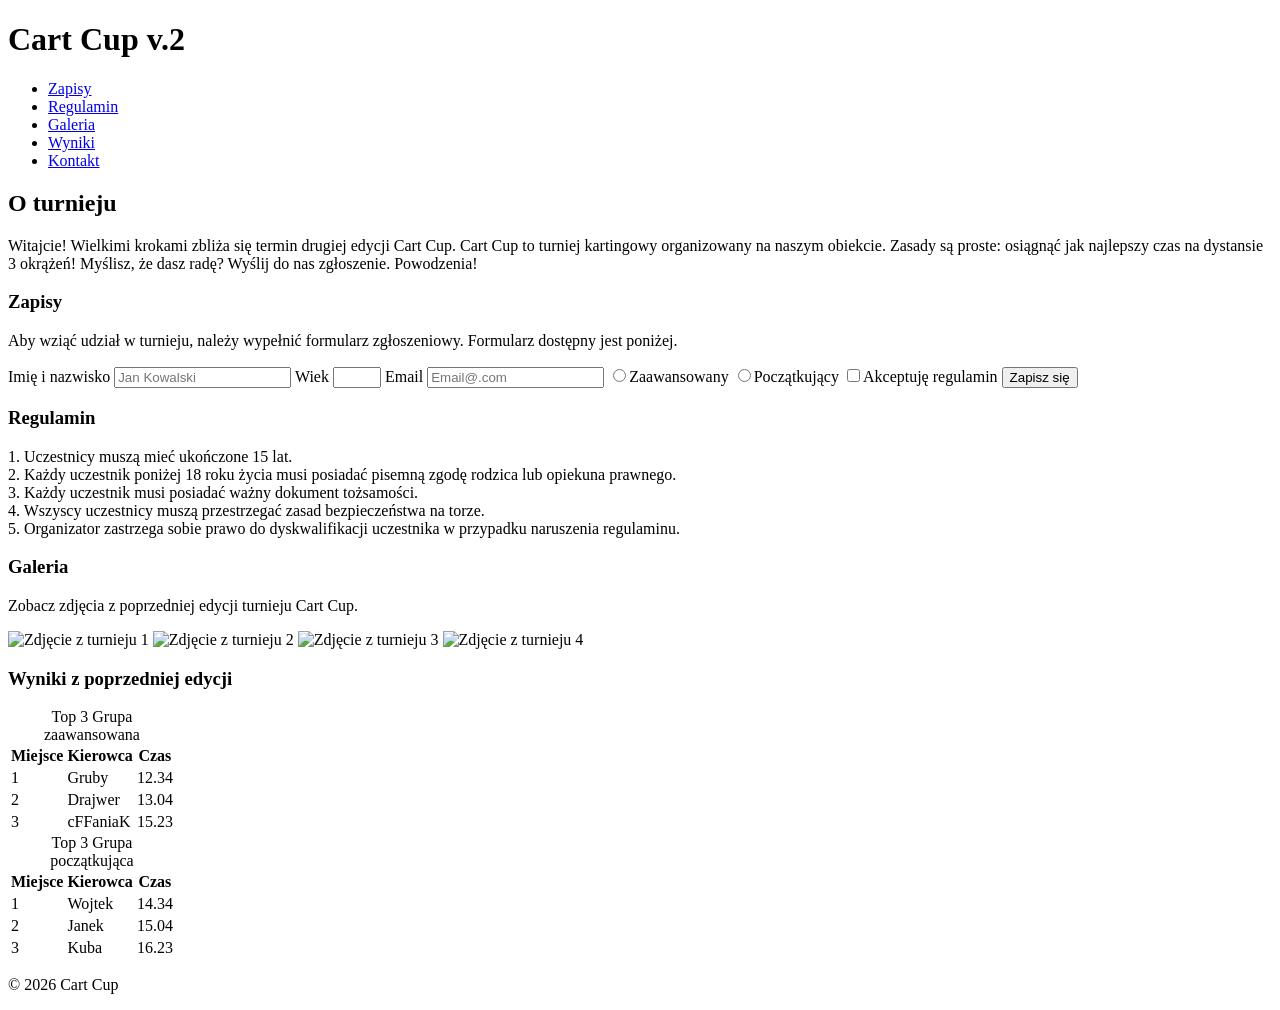
==== index.html @ e65e1397 "Rename index.html.html to index.html" ====
<!DOCTYPE html>
<html lang="pl">
<head>
    <meta charset="UTF-8">
    <meta name="viewport" content="width=device-width, initial-scale=1.0">
    <title>Cart Cup v.2 - turniej kartingowy</title>
</head>
<body>
    <header>
        <h1>Cart Cup v.2</h1>
        <nav>
            <ul>
                <li><a href="#zapisy">Zapisy</a></li>
                <li><a href="#regulamin">Regulamin</a></li>
                <li><a href="#galeria">Galeria</a></li>
                <li><a href="#wyniki">Wyniki</a></li>
                <li><a href="#kontakt">Kontakt</a></li>
            </ul>
        </nav>
    </header>

    <main>
        <section>
            <h2>O turnieju</h2>
            <p>
                Witajcie! Wielkimi krokami zbliża się termin drugiej edycji Cart Cup.
                Cart Cup to turniej kartingowy organizowany na naszym obiekcie.
                Zasady są proste: osiągnąć jak najlepszy czas na dystansie 3 okrążeń!
                Myślisz, że dasz radę? Wyślij do nas zgłoszenie. Powodzenia!
            </p>
        </section>
        <section id="zapisy">
            <h3>Zapisy</h3>
            <p>
                Aby wziąć udział w turnieju, należy wypełnić formularz zgłoszeniowy.
                Formularz dostępny jest poniżej.
            </p>
            <form>
                <label for="name">Imię i nazwisko</label>
                <input type="text" id="name" name="name" placeholder="Jan Kowalski" required>
                <label for="age">Wiek</label>
                <input type="number" id="age" name="age" min="15" max="99"  required>
                <label for="email">Email</label>
                <input type="email" id="email" name="email" placeholder="Email@.com" required>
                <label>
                <input type="radio" name="wybor" value="opcja1">Zaawansowany</label>
                <label>
                <input type="radio" name="wybor" value="opcja2">Początkujący</label>
                <label>
                <input type="checkbox" name="zgoda" value="tak" required>Akceptuję regulamin</label>
                <button type="submit">Zapisz się</button>
            </form>
            </section>
            <section id="regulamin">
                <h3>Regulamin</h3>
                <p>
                    1. Uczestnicy muszą mieć ukończone 15 lat.
                    <br>
                    2. Każdy uczestnik poniżej 18 roku życia musi posiadać pisemną zgodę rodzica lub opiekuna prawnego.
                    <br>
                    3. Każdy uczestnik musi posiadać ważny dokument tożsamości.
                    <br>
                    4. Wszyscy uczestnicy muszą przestrzegać zasad bezpieczeństwa na torze.
                    <br>
                    5. Organizator zastrzega sobie prawo do dyskwalifikacji uczestnika w przypadku naruszenia regulaminu.
                </p>
                
                </section>
                <section id="galeria">
                    <h3>Galeria</h3>
                    <p>
                        Zobacz zdjęcia z poprzedniej edycji turnieju Cart Cup.
                    </p>
                    <img src="https://images.pexels.com/photos/5640576/pexels-photo-5640576.jpeg" alt="Zdjęcie z turnieju 1" style width="300px" height="auto">
                    <img src="https://images.pexels.com/photos/5640523/pexels-photo-5640523.jpeg" alt="Zdjęcie z turnieju 2" style width="300px" height="auto">
                    <img src="https://images.pexels.com/photos/5640586/pexels-photo-5640586.jpeg" alt="Zdjęcie z turnieju 3" style width="300px" height="auto">
                    <img src="https://images.pexels.com/photos/5640579/pexels-photo-5640579.jpeg" alt="Zdjęcie z turnieju 4" style width="300px" height="auto">
                </section>
                <section id="wyniki">
                    <h3>Wyniki z poprzedniej edycji</h3>
                    <table>
                        <caption>Top 3 Grupa zaawansowana</caption>
                        <tr>
                            <th>Miejsce</th>
                        <th>Kierowca</th>
                        <th>Czas</th>
                        </tr>
                        <tr>
                            <td>1</td>
                            <td>Gruby</td>
                            <td>12.34</td>
                        </tr>
                        <tr>
                            <td>2</td>
                            <td>Drajwer</td>
                            <td>13.04</td>
                            </tr>
                            <tr>
                                <td>3</td>
                                <td>cFFaniaK</td>
                                <td>15.23</td>
                            </tr>
                        
                    </table>
                    <table>
                        <caption>Top 3 Grupa początkująca</caption>
                        
                        <tr>
                            <th>Miejsce</th>
                            <th>Kierowca</th>
                            <th>Czas</th>
                        </tr>
                        <tr>
                            <td>1</td>
                            <td>Wojtek</td>
                            <td>14.34</td>
                        </tr>
                        <tr>
                            <td>2</td>
                            <td>Janek</td>
                            <td>15.04</td>
                        </tr>
                        <tr>
                            <td>3</td>
                            <td>Kuba</td>
                            <td>16.23</td>
                        </tr>
                    </table>
                </section>
            
            </main>

    <footer>
        <p>&copy; 2026 Cart Cup</p>
    </footer>
</body>
</html>
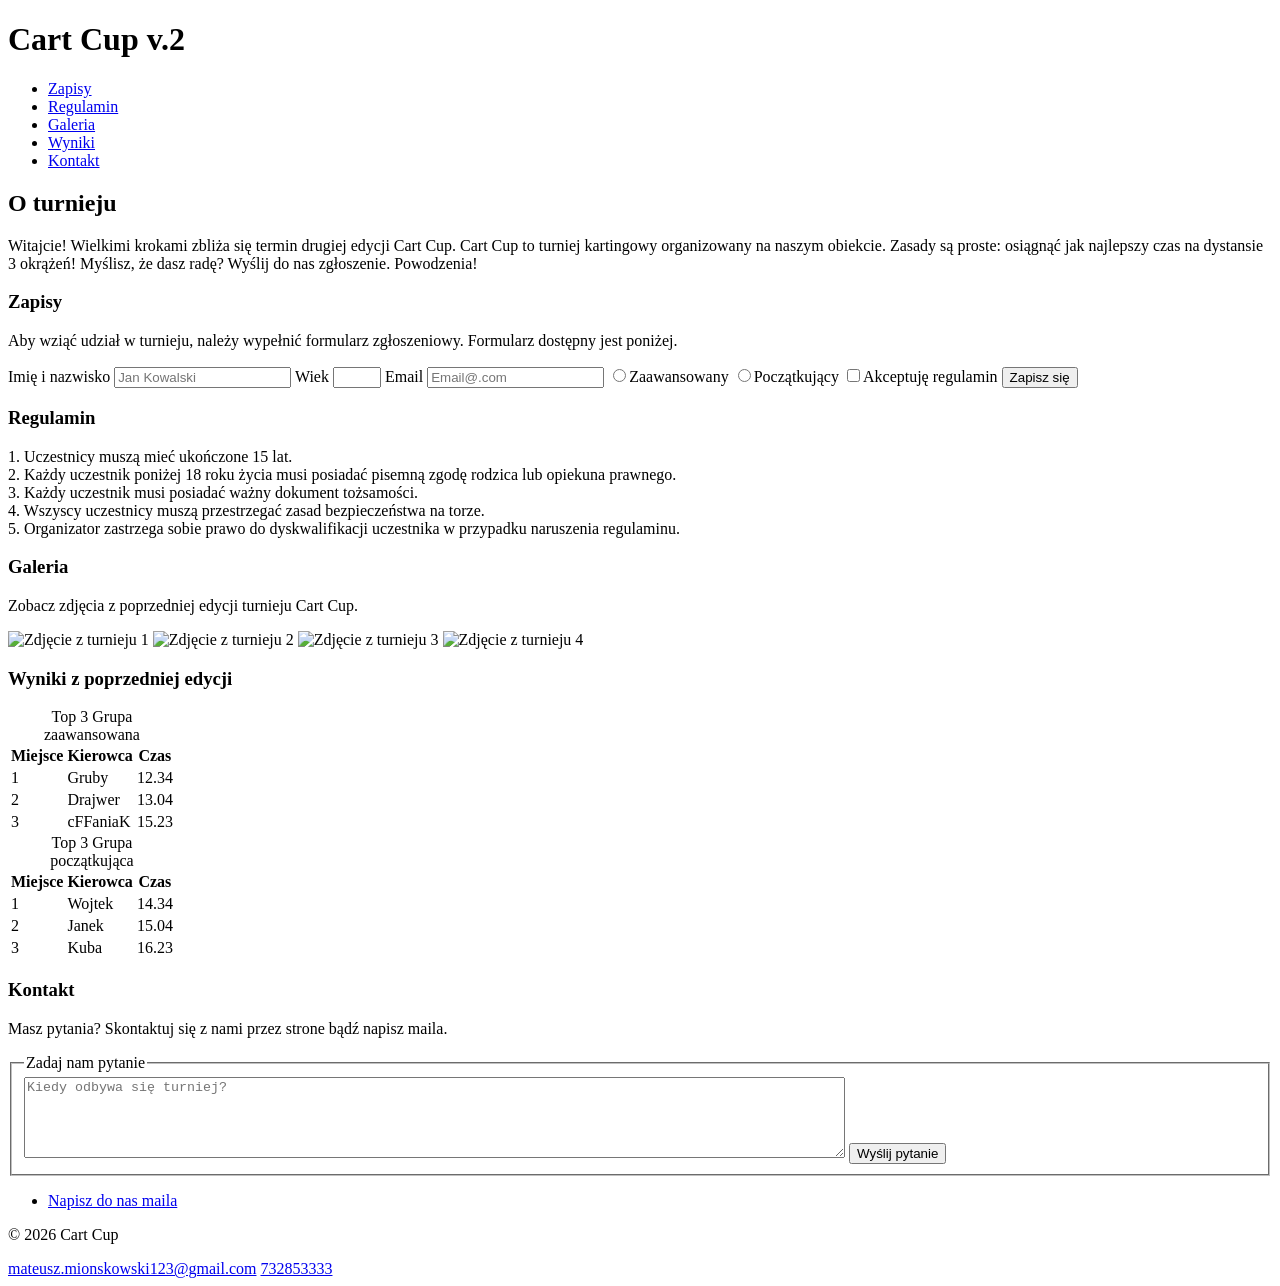
==== commit 01d6a5e4: "Enhance index.html with contact information Added contact section and linked email and phone." ====
--- a/index.html
+++ b/index.html
@@ -4,6 +4,7 @@
     <meta charset="UTF-8">
     <meta name="viewport" content="width=device-width, initial-scale=1.0">
     <title>Cart Cup v.2 - turniej kartingowy</title>
+    <link rel="stylesheet" href="styles.css">
 </head>
 <body>
     <header>
@@ -127,11 +128,27 @@
                         </tr>
                     </table>
                 </section>
+                <section id="kontakt">
+                    <h3>Kontakt</h3>
+                    <p>Masz pytania? Skontaktuj się z nami przez strone bądź napisz maila.</p>
+                    <fieldset>
+                        
+                        <legend>Zadaj nam pytanie</legend>
+                        
+                      <textarea name="pytanie" rows="5" cols="100" placeholder="Kiedy odbywa się turniej?"></textarea>
+                        <label><input type="submit" value="Wyślij pytanie"></label>
+                    </fieldset>
+                    <ul>
+                 <li><a href="mailto:mateusz.mionskowski123@gmail.com">Napisz do nas maila</a></li>
+                </ul>
+                </section>
             
             </main>
 
     <footer>
         <p>&copy; 2026 Cart Cup</p>
+        <a href="mailto:mateusz.mionskowski123@gmail.com">mateusz.mionskowski123@gmail.com</a>
+        <a href="phone:732853333">732853333</a>
     </footer>
 </body>
 </html>
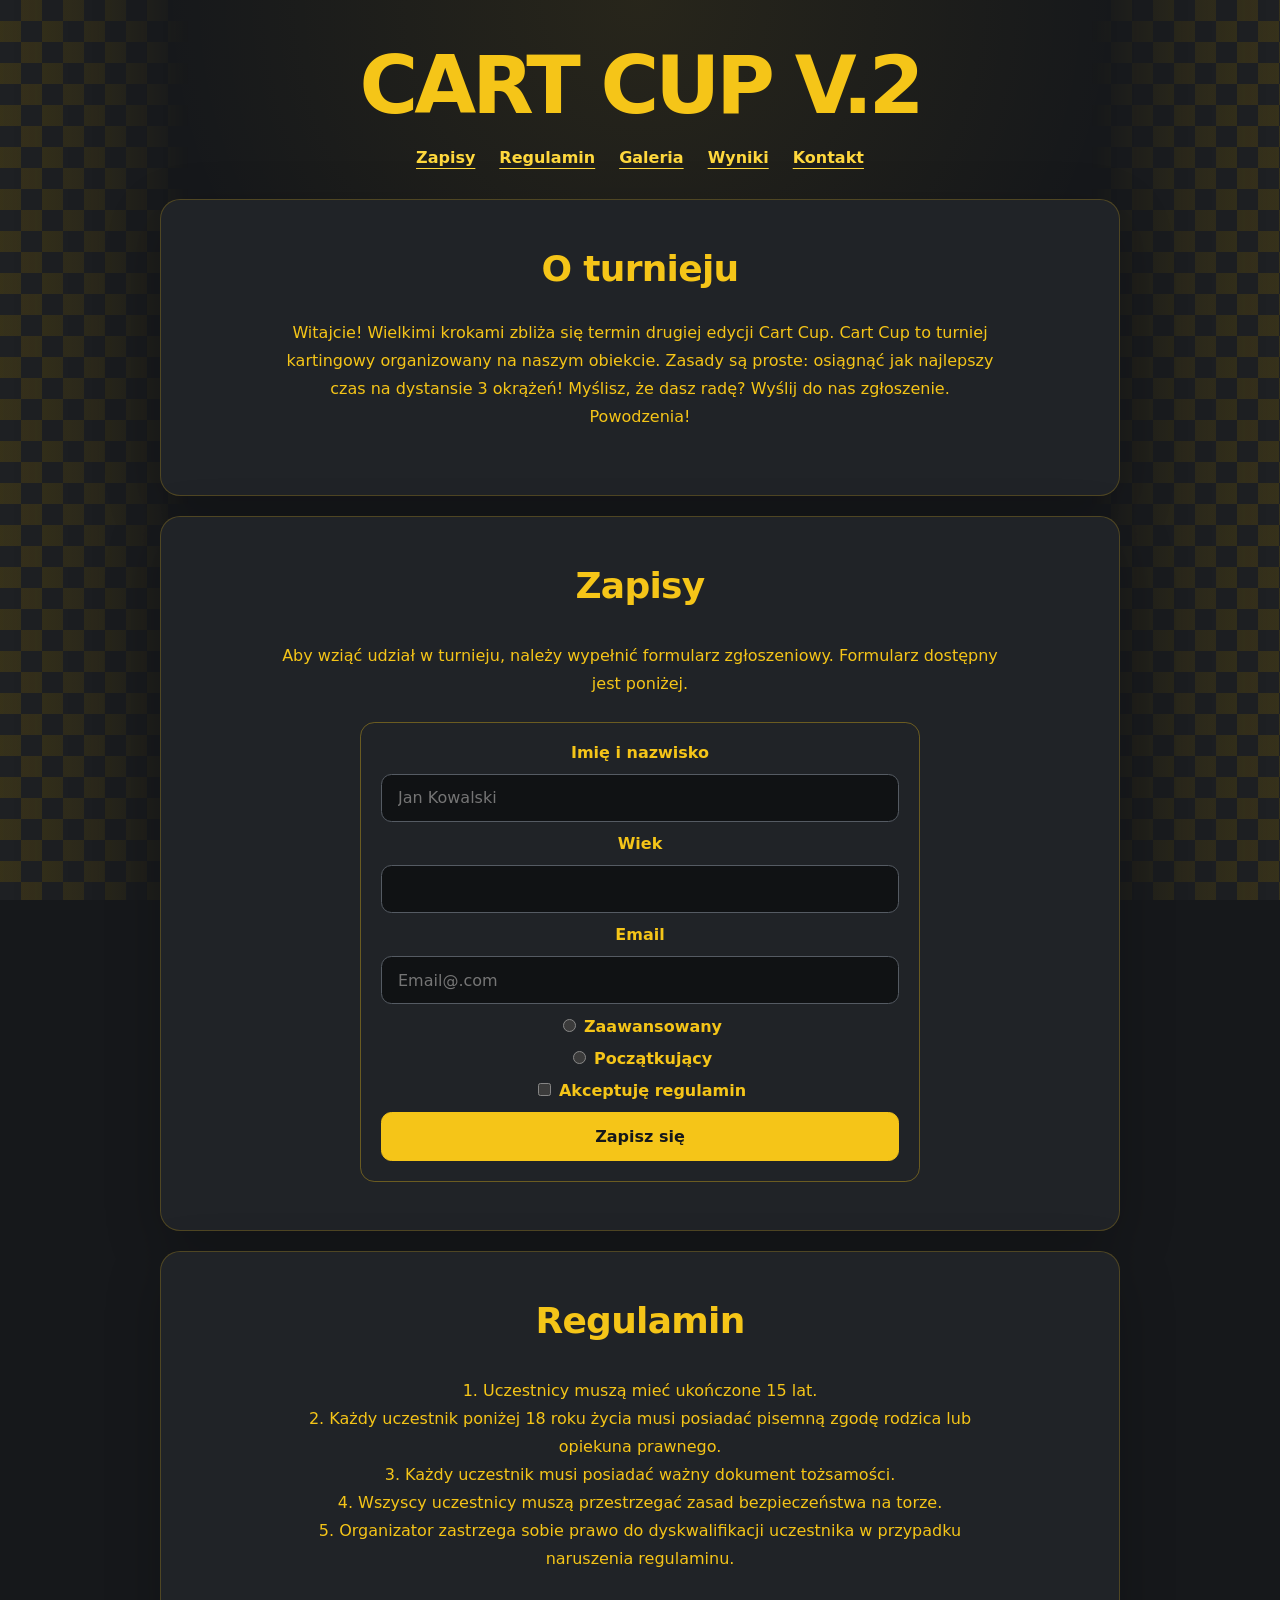
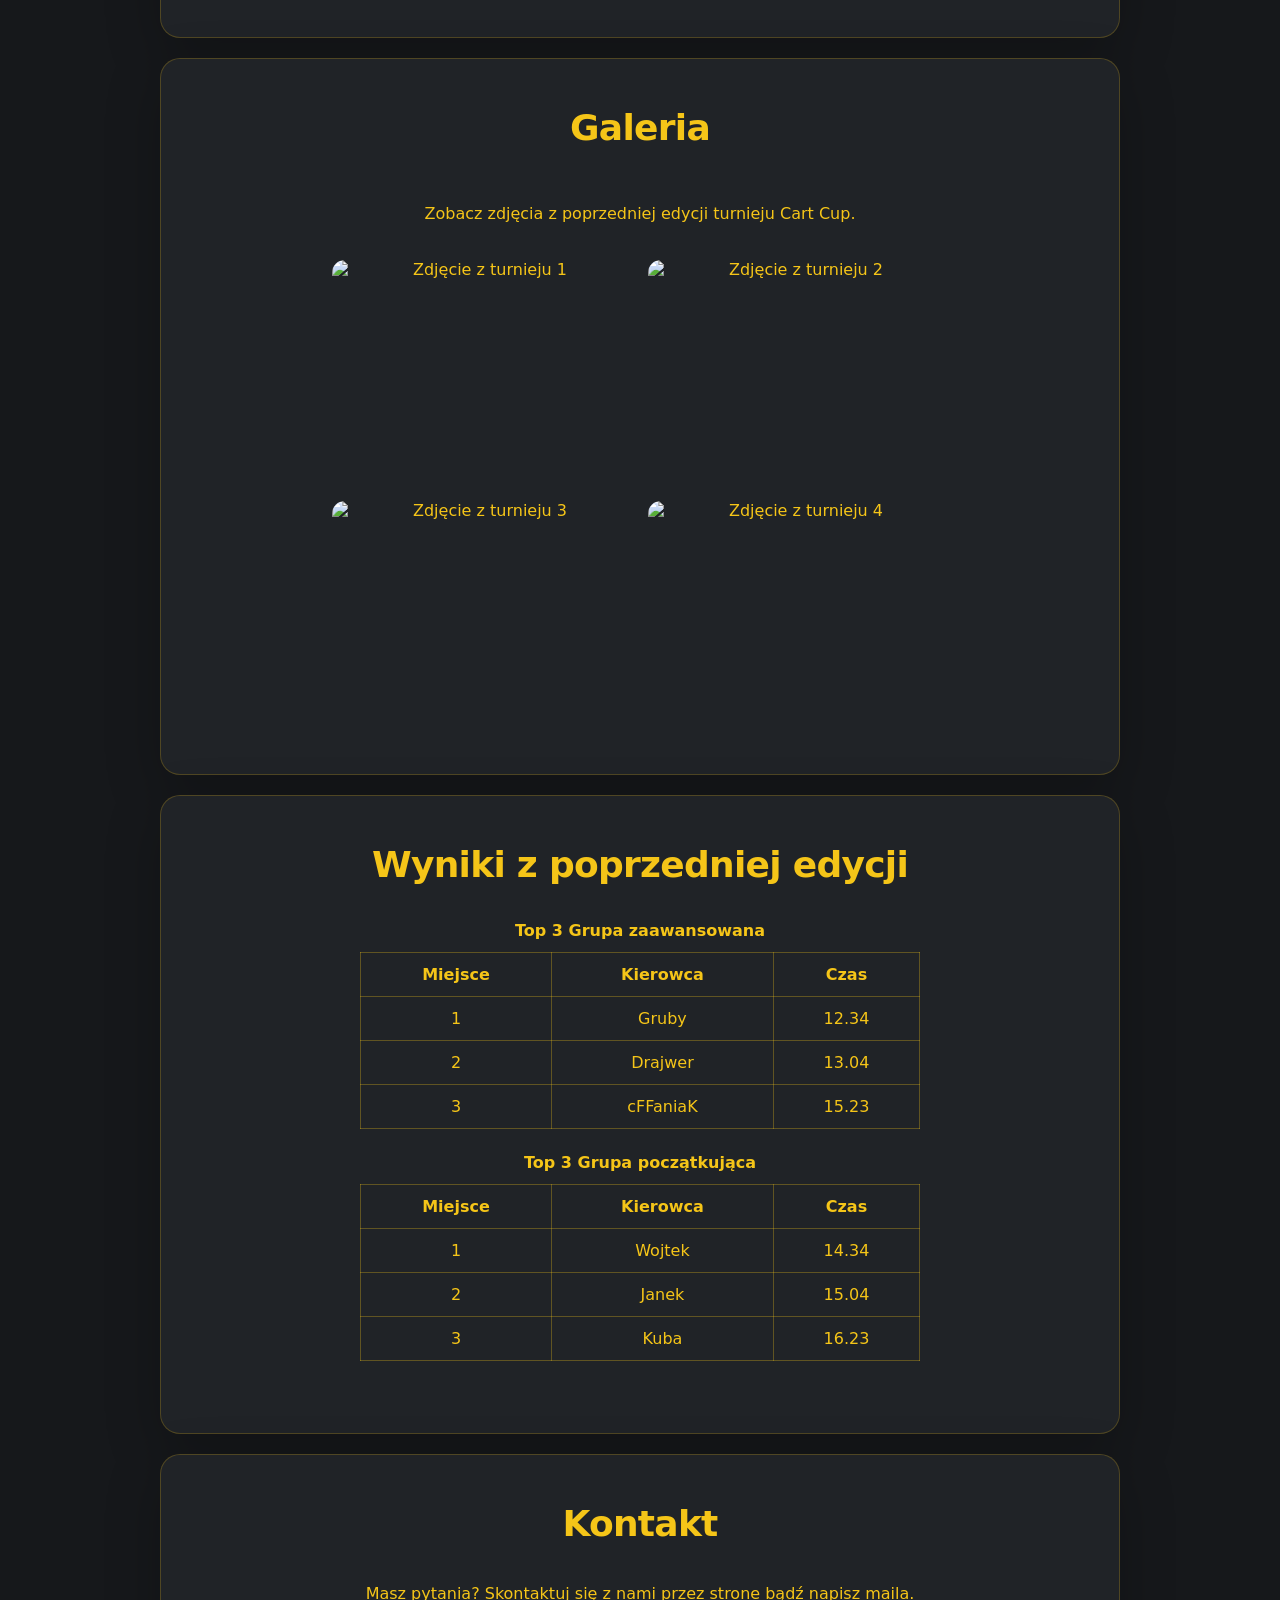
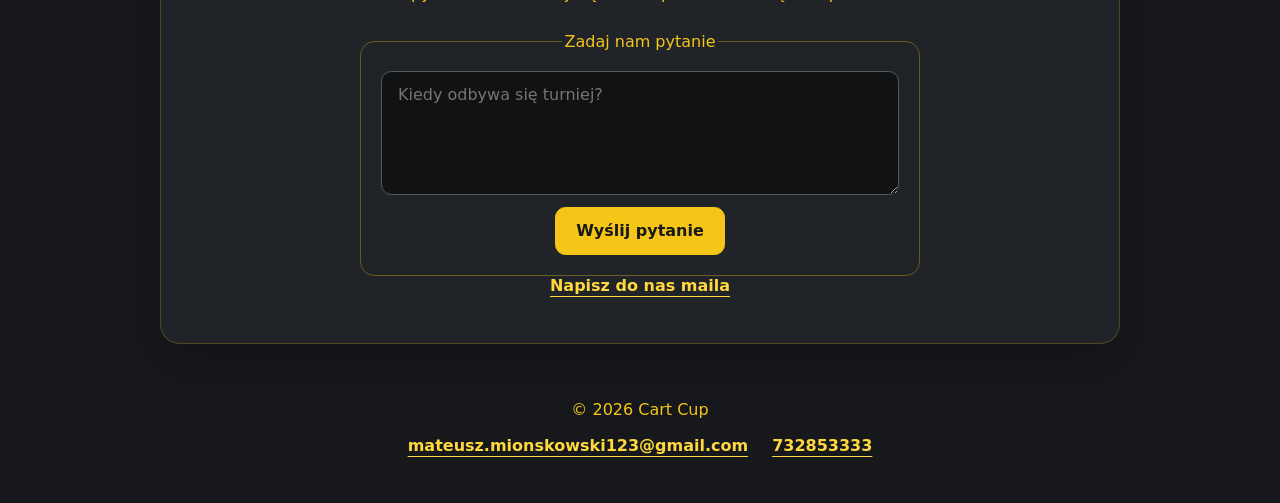
==== commit d3d4c430: "Update index.html" ====
--- a/index.html
+++ b/index.html
@@ -150,5 +150,26 @@
         <a href="mailto:mateusz.mionskowski123@gmail.com">mateusz.mionskowski123@gmail.com</a>
         <a href="phone:732853333">732853333</a>
     </footer>
+    <dialog id="podglad-zdjecia" aria-label="Podgląd zdjęcia">
+    <button id="zamknij-podglad" type="button" aria-label="Zamknij podgląd">×</button>
+    <img id="powiekszone-zdjecie" src="" alt="">
+</dialog>
+
+<script>
+    const podglad = document.querySelector("#podglad-zdjecia");
+    const powiekszoneZdjecie = document.querySelector("#powiekszone-zdjecie");
+
+    document.querySelectorAll("img").forEach((zdjecie) => {
+        zdjecie.addEventListener("click", () => {
+            powiekszoneZdjecie.src = zdjecie.src;
+            powiekszoneZdjecie.alt = zdjecie.alt;
+            podglad.showModal();
+        });
+    });
+
+    document.querySelector("#zamknij-podglad").addEventListener("click", () => {
+        podglad.close();
+    });
+</script>
 </body>
 </html>
--- a/styles.css
+++ b/styles.css
@@ -0,0 +1,240 @@
+:root {
+    color-scheme: dark;
+    font-family: Inter, ui-sans-serif, system-ui, -apple-system, BlinkMacSystemFont, "Segoe UI", sans-serif;
+    background: #16181b;
+    color: #f5c518;
+}
+
+* {
+    box-sizing: border-box;
+}
+
+html {
+    scroll-behavior: smooth;
+}
+
+body {
+    position: relative;
+    min-height: 100vh;
+    margin: 0;
+    background:
+        radial-gradient(circle at top, rgba(245, 197, 24, 0.08), transparent 30rem),
+        #16181b;
+    color: #f5c518;
+    text-align: center;
+}
+
+body::before,
+body::after {
+    position: fixed;
+    inset-block: 0;
+    z-index: 0;
+    width: clamp(90px, 15vw, 190px);
+    background:
+        repeating-conic-gradient(
+            from 0deg,
+            rgba(245, 197, 24, 0.15) 0 25%,
+            rgba(255, 255, 255, 0.035) 0 50%
+        )
+        0 0 / 42px 42px;
+    pointer-events: none;
+    content: "";
+}
+
+body::before {
+    left: 0;
+    mask-image: linear-gradient(to right, #000 0%, rgba(0, 0, 0, 0.65) 45%, transparent 100%);
+}
+
+body::after {
+    right: 0;
+    mask-image: linear-gradient(to left, #000 0%, rgba(0, 0, 0, 0.65) 45%, transparent 100%);
+}
+
+header,
+main,
+footer {
+    position: relative;
+    z-index: 1;
+    width: min(100% - 2rem, 960px);
+    margin-inline: auto;
+}
+
+header {
+    padding: 3rem 0 2rem;
+}
+
+h1,
+h2,
+h3,
+p {
+    margin-top: 0;
+}
+
+h1 {
+    margin-bottom: 1.5rem;
+    font-size: clamp(2.5rem, 8vw, 5rem);
+    line-height: 0.95;
+    letter-spacing: -0.05em;
+    text-transform: uppercase;
+}
+
+h2,
+h3 {
+    font-size: clamp(1.6rem, 4vw, 2.25rem);
+    letter-spacing: -0.02em;
+}
+
+p {
+    max-width: 720px;
+    margin-inline: auto;
+    line-height: 1.75;
+}
+
+nav ul,
+#kontakt > ul {
+    display: flex;
+    flex-wrap: wrap;
+    justify-content: center;
+    gap: 0.75rem 1.5rem;
+    margin: 0;
+    padding: 0;
+    list-style: none;
+}
+
+a {
+    color: #ffd83d;
+    font-weight: 700;
+    text-underline-offset: 0.3em;
+}
+
+a:hover {
+    color: #fff0a3;
+}
+
+section {
+    margin-bottom: 1.25rem;
+    padding: clamp(1.5rem, 5vw, 3rem);
+    overflow: hidden;
+    border: 1px solid rgba(245, 197, 24, 0.22);
+    border-radius: 1.25rem;
+    background: #202327;
+    box-shadow: 0 18px 55px rgba(0, 0, 0, 0.22);
+}
+
+form,
+fieldset {
+    display: grid;
+    width: min(100%, 560px);
+    gap: 0.75rem;
+    margin: 1.5rem auto 0;
+    padding: 1.25rem;
+    border: 1px solid rgba(245, 197, 24, 0.35);
+    border-radius: 0.9rem;
+    text-align: center;
+}
+
+label {
+    font-weight: 700;
+}
+
+input,
+textarea,
+button {
+    max-width: 100%;
+    border: 1px solid #555b63;
+    border-radius: 0.65rem;
+    font: inherit;
+}
+
+input[type="text"],
+input[type="number"],
+input[type="email"],
+textarea {
+    width: 100%;
+    padding: 0.85rem 1rem;
+    background: #101214;
+    color: #ffe16b;
+}
+
+input[type="radio"],
+input[type="checkbox"] {
+    margin-right: 0.5rem;
+    accent-color: #f5c518;
+}
+
+button,
+input[type="submit"] {
+    cursor: pointer;
+    border-color: #f5c518;
+    padding: 0.85rem 1.25rem;
+    background: #f5c518;
+    color: #16181b;
+    font-weight: 800;
+}
+
+button:hover,
+input[type="submit"]:hover {
+    background: #ffdc47;
+}
+
+#galeria {
+    display: flex;
+    flex-wrap: wrap;
+    justify-content: center;
+    gap: 1rem;
+}
+
+#galeria h3,
+#galeria p {
+    flex-basis: 100%;
+}
+
+#galeria img {
+    width: min(100%, 300px);
+    aspect-ratio: 4 / 3;
+    border-radius: 0.8rem;
+    object-fit: cover;
+}
+
+table {
+    width: min(100%, 560px);
+    margin: 1.5rem auto;
+    border-collapse: collapse;
+}
+
+caption {
+    margin-bottom: 0.75rem;
+    font-weight: 800;
+}
+
+th,
+td {
+    padding: 0.75rem;
+    border: 1px solid rgba(245, 197, 24, 0.3);
+}
+
+footer {
+    display: flex;
+    flex-wrap: wrap;
+    justify-content: center;
+    gap: 0.75rem 1.5rem;
+    padding: 2rem 0 3rem;
+}
+
+footer p {
+    flex-basis: 100%;
+    margin-bottom: 0;
+}
+
+@media (max-width: 600px) {
+    header,
+    main,
+    footer {
+        width: min(100% - 1rem, 960px);
+    }
+
+    section {
+        padding: 1.25rem 1rem;
+    }
+}
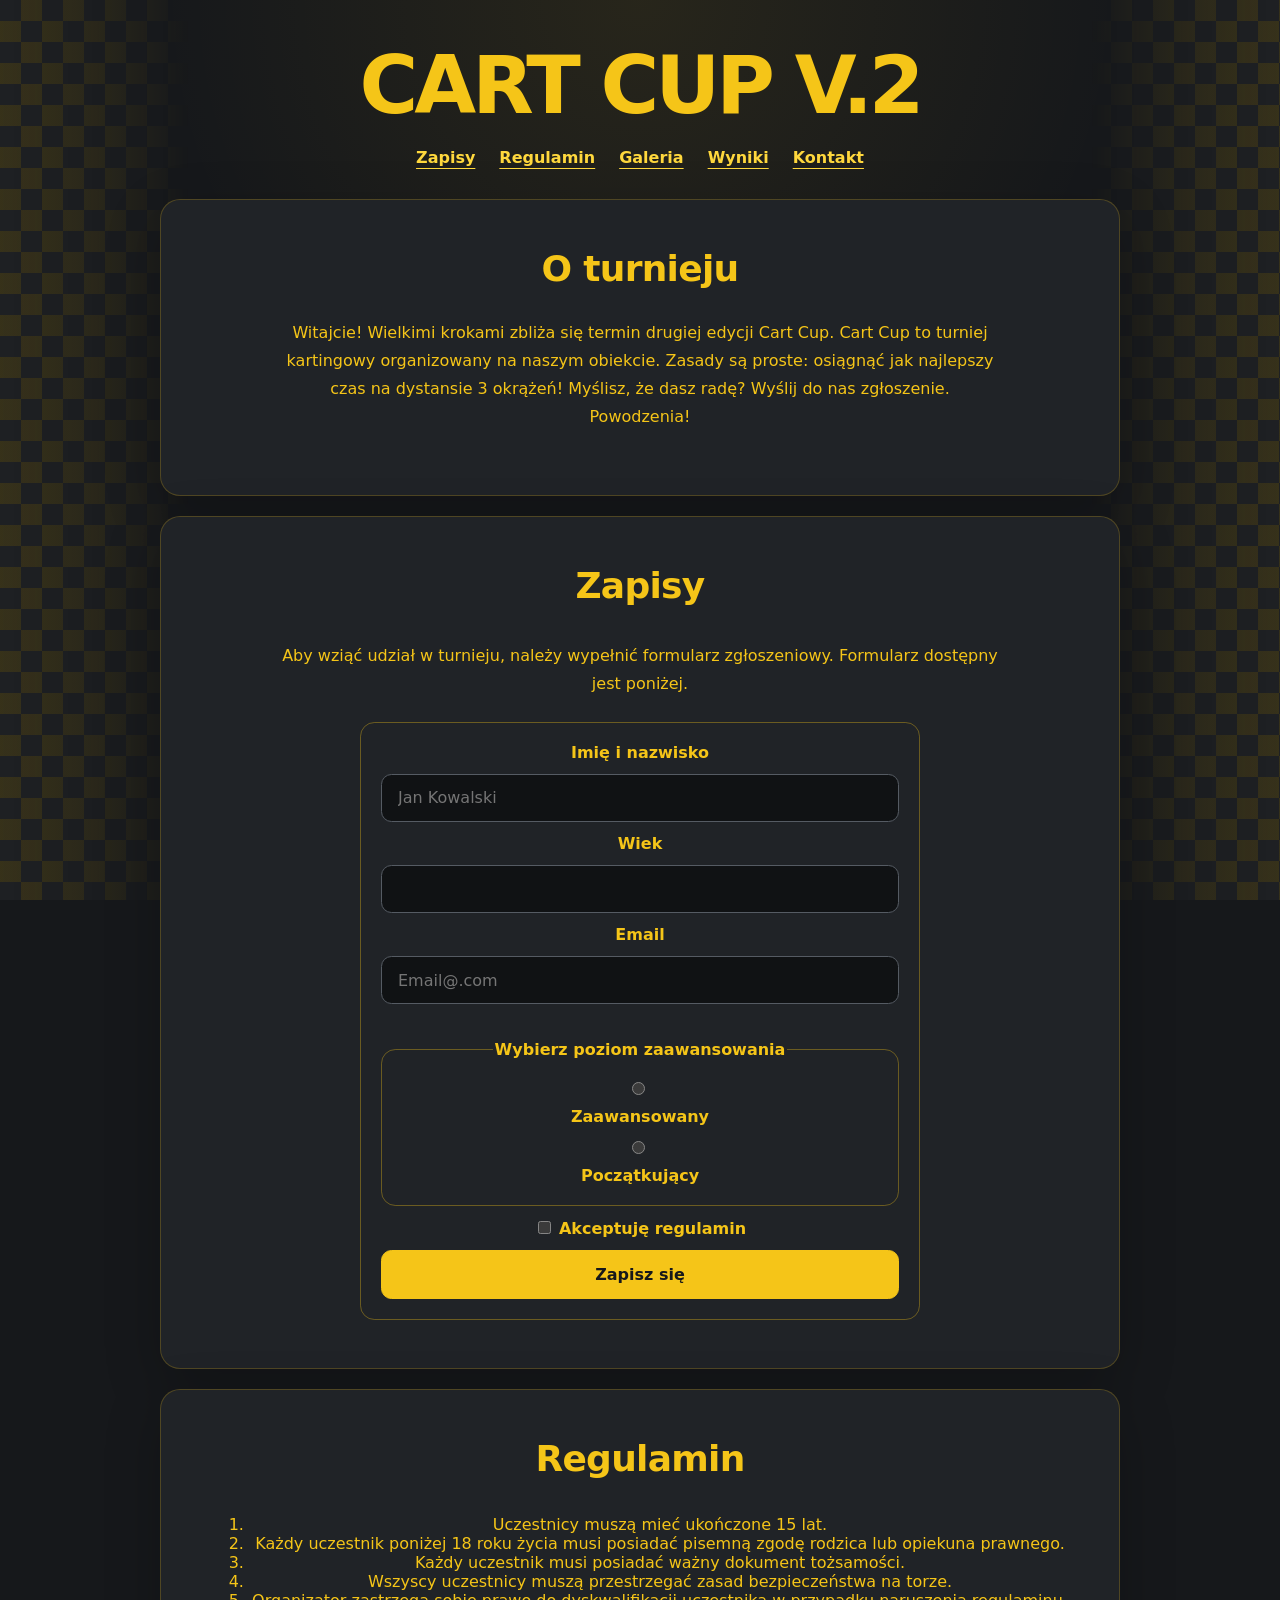
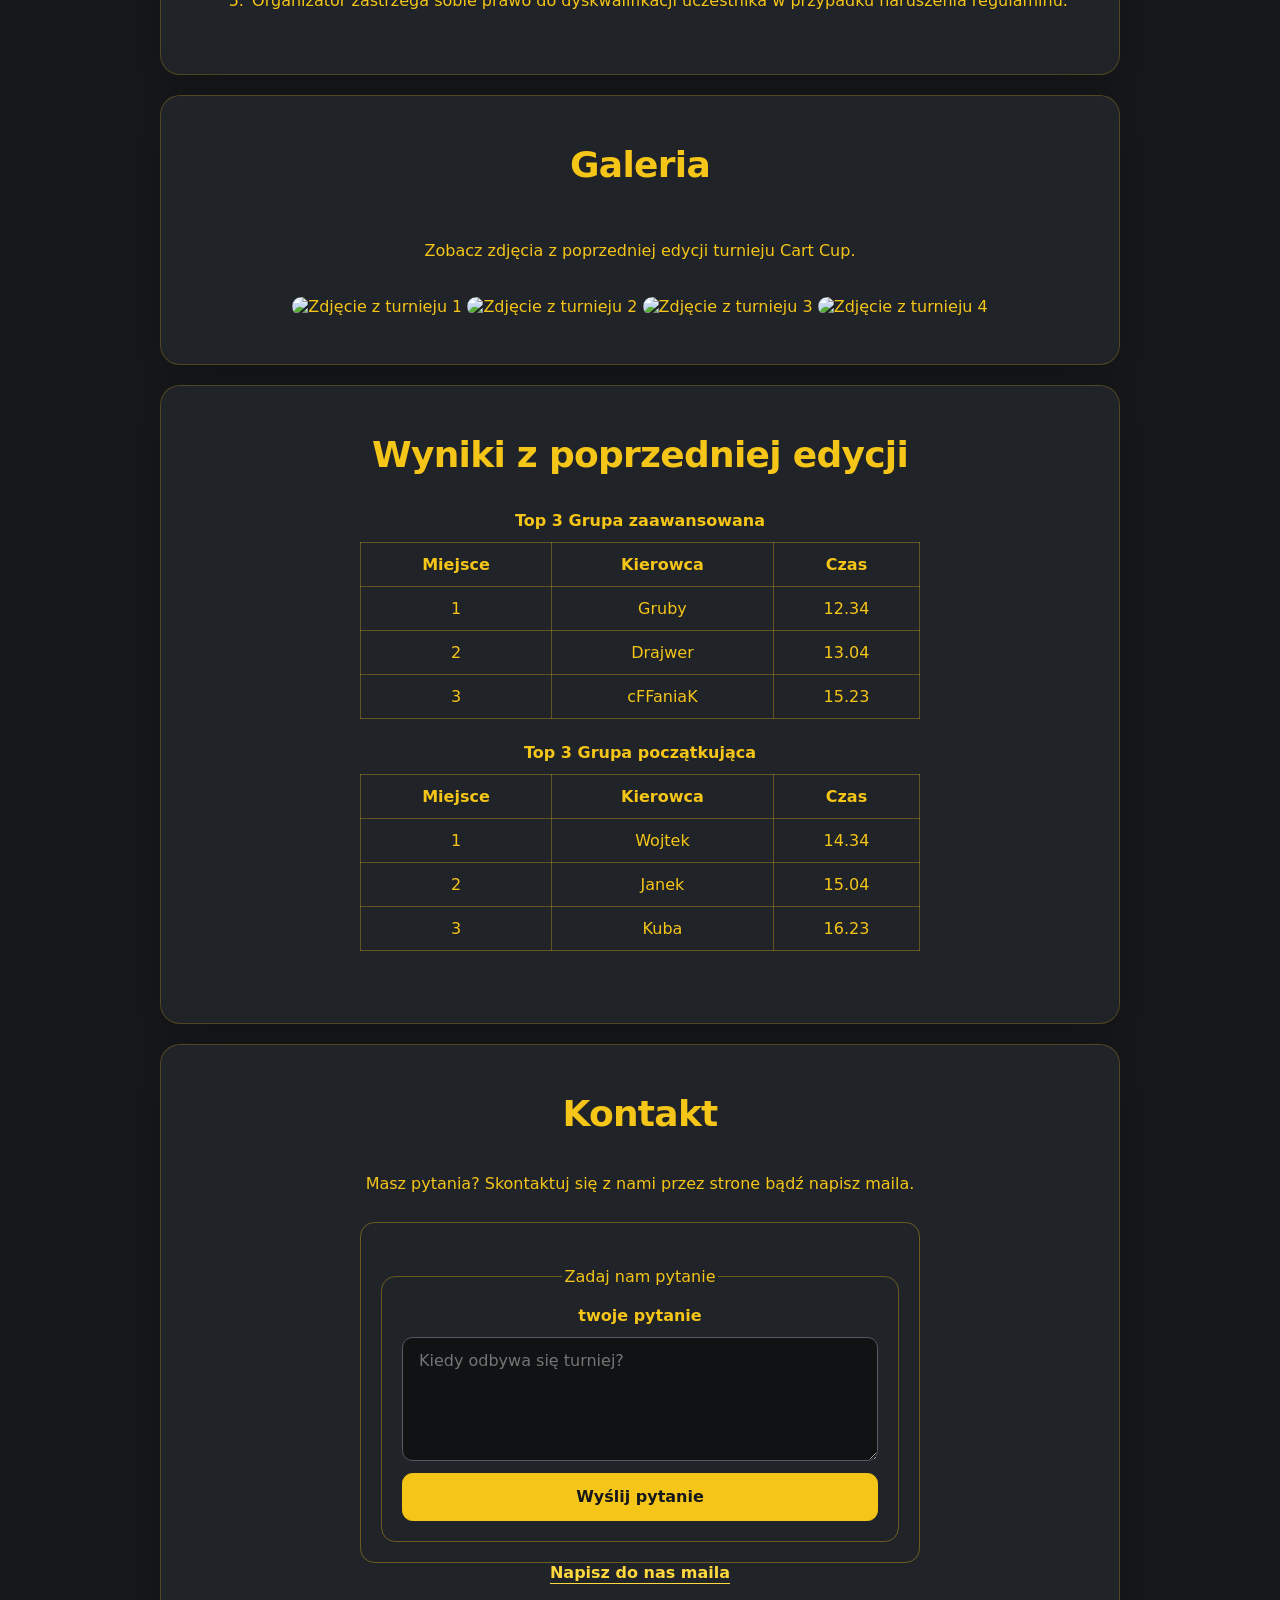
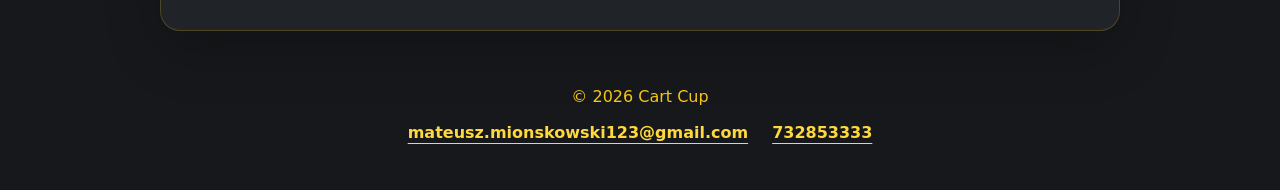
==== commit 54a85b71: "Refactor index.html for improved structure and clarity" ====
--- a/index.html
+++ b/index.html
@@ -1,11 +1,13 @@
 <!DOCTYPE html>
 <html lang="pl">
+
 <head>
     <meta charset="UTF-8">
     <meta name="viewport" content="width=device-width, initial-scale=1.0">
     <title>Cart Cup v.2 - turniej kartingowy</title>
     <link rel="stylesheet" href="styles.css">
 </head>
+
 <body>
     <header>
         <h1>Cart Cup v.2</h1>
@@ -40,136 +42,175 @@
                 <label for="name">Imię i nazwisko</label>
                 <input type="text" id="name" name="name" placeholder="Jan Kowalski" required>
                 <label for="age">Wiek</label>
-                <input type="number" id="age" name="age" min="15" max="99"  required>
+                <input type="number" id="age" name="age" min="15" max="99" required>
                 <label for="email">Email</label>
                 <input type="email" id="email" name="email" placeholder="Email@.com" required>
                 <label>
-                <input type="radio" name="wybor" value="opcja1">Zaawansowany</label>
+                    <fieldset>
+                        
+                        <legend>Wybierz poziom zaawansowania</legend>
+                        <input type="radio" name="wybor" value="opcja1" id="zaawansowany">
+                        <label for="zaawansowany">Zaawansowany</label>
+                        <input type="radio" name="wybor" value="opcja2" id="poczatkujacy">
+                        <label for="poczatkujacy">Początkujący</label>
+                    </fieldset>
+                </label>
                 <label>
-                <input type="radio" name="wybor" value="opcja2">Początkujący</label>
-                <label>
-                <input type="checkbox" name="zgoda" value="tak" required>Akceptuję regulamin</label>
+                    <input type="checkbox" name="zgoda" value="tak" required>Akceptuję regulamin</label>
                 <button type="submit">Zapisz się</button>
             </form>
+        </section>
+        <section id="regulamin">
+            <h3>Regulamin</h3>
+            <ol>
+                <li> Uczestnicy muszą mieć ukończone 15 lat.</li>
+                
+                <li> Każdy uczestnik poniżej 18 roku życia musi posiadać pisemną zgodę rodzica lub opiekuna prawnego.</li>
+                
+                <li> Każdy uczestnik musi posiadać ważny dokument tożsamości.</li>
+                <li> Wszyscy uczestnicy muszą przestrzegać zasad bezpieczeństwa na torze.</li>
+                
+                <li> Organizator zastrzega sobie prawo do dyskwalifikacji uczestnika w przypadku naruszenia regulaminu.</li>
+            </ol>
+        </section>
+            <section id="galeria">
+                <h3>Galeria</h3>
+                <p>Zobacz zdjęcia z poprzedniej edycji turnieju Cart Cup.</p>
+
+                <div class="miniatury">
+                    <img src="https://images.pexels.com/photos/5640576/pexels-photo-5640576.jpeg"
+                        alt="Zdjęcie z turnieju 1" class="miniatura">
+                    <img src="https://images.pexels.com/photos/5640523/pexels-photo-5640523.jpeg"
+                        alt="Zdjęcie z turnieju 2" class="miniatura">
+                    <img src="https://images.pexels.com/photos/5640586/pexels-photo-5640586.jpeg"
+                        alt="Zdjęcie z turnieju 3" class="miniatura">
+                    <img src="https://images.pexels.com/photos/5640579/pexels-photo-5640579.jpeg"
+                        alt="Zdjęcie z turnieju 4" class="miniatura">
+                </div>
+
+                <div id="podglad-galerii" class="podglad-galerii" hidden>
+                    <div class="sterowanie-podgladem">
+                        <button id="poprzednie-zdjecie" type="button">← Poprzednie</button>
+                        <span id="licznik-zdjec" aria-live="polite"></span>
+                        <button id="nastepne-zdjecie" type="button">Następne →</button>
+                        <button id="zamknij-podglad" type="button">Zamknij</button>
+                    </div>
+                    <img id="powiekszone-zdjecie" src="" alt="">
+                </div>
             </section>
-            <section id="regulamin">
-                <h3>Regulamin</h3>
-                <p>
-                    1. Uczestnicy muszą mieć ukończone 15 lat.
-                    <br>
-                    2. Każdy uczestnik poniżej 18 roku życia musi posiadać pisemną zgodę rodzica lub opiekuna prawnego.
-                    <br>
-                    3. Każdy uczestnik musi posiadać ważny dokument tożsamości.
-                    <br>
-                    4. Wszyscy uczestnicy muszą przestrzegać zasad bezpieczeństwa na torze.
-                    <br>
-                    5. Organizator zastrzega sobie prawo do dyskwalifikacji uczestnika w przypadku naruszenia regulaminu.
-                </p>
-                
-                </section>
-                <section id="galeria">
-                    <h3>Galeria</h3>
-                    <p>
-                        Zobacz zdjęcia z poprzedniej edycji turnieju Cart Cup.
-                    </p>
-                    <img src="https://images.pexels.com/photos/5640576/pexels-photo-5640576.jpeg" alt="Zdjęcie z turnieju 1" style width="300px" height="auto">
-                    <img src="https://images.pexels.com/photos/5640523/pexels-photo-5640523.jpeg" alt="Zdjęcie z turnieju 2" style width="300px" height="auto">
-                    <img src="https://images.pexels.com/photos/5640586/pexels-photo-5640586.jpeg" alt="Zdjęcie z turnieju 3" style width="300px" height="auto">
-                    <img src="https://images.pexels.com/photos/5640579/pexels-photo-5640579.jpeg" alt="Zdjęcie z turnieju 4" style width="300px" height="auto">
-                </section>
-                <section id="wyniki">
-                    <h3>Wyniki z poprzedniej edycji</h3>
-                    <table>
-                        <caption>Top 3 Grupa zaawansowana</caption>
-                        <tr>
-                            <th>Miejsce</th>
+            <section id="wyniki">
+                <h3>Wyniki z poprzedniej edycji</h3>
+                <table>
+                    <caption>Top 3 Grupa zaawansowana</caption>
+                    <tr>
+                        <th>Miejsce</th>
                         <th>Kierowca</th>
                         <th>Czas</th>
-                        </tr>
-                        <tr>
-                            <td>1</td>
-                            <td>Gruby</td>
-                            <td>12.34</td>
-                        </tr>
-                        <tr>
-                            <td>2</td>
-                            <td>Drajwer</td>
-                            <td>13.04</td>
-                            </tr>
-                            <tr>
-                                <td>3</td>
-                                <td>cFFaniaK</td>
-                                <td>15.23</td>
-                            </tr>
-                        
-                    </table>
-                    <table>
-                        <caption>Top 3 Grupa początkująca</caption>
-                        
-                        <tr>
-                            <th>Miejsce</th>
-                            <th>Kierowca</th>
-                            <th>Czas</th>
-                        </tr>
-                        <tr>
-                            <td>1</td>
-                            <td>Wojtek</td>
-                            <td>14.34</td>
-                        </tr>
-                        <tr>
-                            <td>2</td>
-                            <td>Janek</td>
-                            <td>15.04</td>
-                        </tr>
-                        <tr>
-                            <td>3</td>
-                            <td>Kuba</td>
-                            <td>16.23</td>
-                        </tr>
-                    </table>
-                </section>
-                <section id="kontakt">
-                    <h3>Kontakt</h3>
-                    <p>Masz pytania? Skontaktuj się z nami przez strone bądź napisz maila.</p>
-                    <fieldset>
-                        
-                        <legend>Zadaj nam pytanie</legend>
-                        
-                      <textarea name="pytanie" rows="5" cols="100" placeholder="Kiedy odbywa się turniej?"></textarea>
-                        <label><input type="submit" value="Wyślij pytanie"></label>
-                    </fieldset>
-                    <ul>
-                 <li><a href="mailto:mateusz.mionskowski123@gmail.com">Napisz do nas maila</a></li>
+                    </tr>
+                    <tr>
+                        <td>1</td>
+                        <td>Gruby</td>
+                        <td>12.34</td>
+                    </tr>
+                    <tr>
+                        <td>2</td>
+                        <td>Drajwer</td>
+                        <td>13.04</td>
+                    </tr>
+                    <tr>
+                        <td>3</td>
+                        <td>cFFaniaK</td>
+                        <td>15.23</td>
+                    </tr>
+
+                </table>
+                <table>
+                    <caption>Top 3 Grupa początkująca</caption>
+
+                    <tr>
+                        <th>Miejsce</th>
+                        <th>Kierowca</th>
+                        <th>Czas</th>
+                    </tr>
+                    <tr>
+                        <td>1</td>
+                        <td>Wojtek</td>
+                        <td>14.34</td>
+                    </tr>
+                    <tr>
+                        <td>2</td>
+                        <td>Janek</td>
+                        <td>15.04</td>
+                    </tr>
+                    <tr>
+                        <td>3</td>
+                        <td>Kuba</td>
+                        <td>16.23</td>
+                    </tr>
+                </table>
+            </section>
+            <section id="kontakt">
+                <h3>Kontakt</h3>
+                <p>Masz pytania? Skontaktuj się z nami przez strone bądź napisz maila.</p>
+                <form>
+                <fieldset>
+
+                    <legend>Zadaj nam pytanie</legend>
+                    <label for="pytanie">twoje pytanie</label>
+                        <textarea id="pytanie" name="pytanie" rows="5" cols="100" placeholder="Kiedy odbywa się turniej?"></textarea>
+                        <input type="submit" value="Wyślij pytanie">
+                    
+                </fieldset>
+                </form>
+                <ul>
+                    <li><a href="mailto:mateusz.mionskowski123@gmail.com">Napisz do nas maila</a></li>
                 </ul>
-                </section>
-            
-            </main>
+            </section>
+
+    </main>
 
     <footer>
         <p>&copy; 2026 Cart Cup</p>
         <a href="mailto:mateusz.mionskowski123@gmail.com">mateusz.mionskowski123@gmail.com</a>
-        <a href="phone:732853333">732853333</a>
+        <a href="tel:732853333">732853333</a>
     </footer>
-    <dialog id="podglad-zdjecia" aria-label="Podgląd zdjęcia">
-    <button id="zamknij-podglad" type="button" aria-label="Zamknij podgląd">×</button>
-    <img id="powiekszone-zdjecie" src="" alt="">
-</dialog>
-
-<script>
-    const podglad = document.querySelector("#podglad-zdjecia");
-    const powiekszoneZdjecie = document.querySelector("#powiekszone-zdjecie");
-
-    document.querySelectorAll("img").forEach((zdjecie) => {
-        zdjecie.addEventListener("click", () => {
-            powiekszoneZdjecie.src = zdjecie.src;
-            powiekszoneZdjecie.alt = zdjecie.alt;
-            podglad.showModal();
-        });
-    });
-
-    document.querySelector("#zamknij-podglad").addEventListener("click", () => {
-        podglad.close();
-    });
-</script>
+
+
+    <script>
+        const miniatury = [...document.querySelectorAll("#galeria .miniatura")];
+        const podglad = document.querySelector("#podglad-galerii");
+        const duzeZdjecie = document.querySelector("#powiekszone-zdjecie");
+        const licznik = document.querySelector("#licznik-zdjec");
+        let aktualneZdjecie = 0;
+
+        function pokazZdjecie(indeks) {
+            aktualneZdjecie = (indeks + miniatury.length) % miniatury.length;
+
+            const miniatura = miniatury[aktualneZdjecie];
+            duzeZdjecie.src = miniatura.src;
+            duzeZdjecie.alt = miniatura.alt;
+            licznik.textContent = `${aktualneZdjecie + 1} / ${miniatury.length}`;
+        }
+
+        miniatury.forEach((miniatura, indeks) => {
+            miniatura.addEventListener("click", () => {
+                pokazZdjecie(indeks);
+                podglad.hidden = false;
+            });
+        });
+
+        document.querySelector("#poprzednie-zdjecie").addEventListener("click", () => {
+            pokazZdjecie(aktualneZdjecie - 1);
+        });
+
+        document.querySelector("#nastepne-zdjecie").addEventListener("click", () => {
+            pokazZdjecie(aktualneZdjecie + 1);
+        });
+
+        document.querySelector("#zamknij-podglad").addEventListener("click", () => {
+            podglad.hidden = true;
+        });
+    </script>
 </body>
+
 </html>
--- a/styles.css
+++ b/styles.css
@@ -238,3 +238,38 @@
         padding: 1.25rem 1rem;
     }
 }
+img {
+  cursor: zoom-in;
+}
+
+#podglad-zdjecia {
+  position: relative;
+  max-width: 95vw;
+  max-height: 95vh;
+  padding: 40px 12px 12px;
+  border: 0;
+  border-radius: 8px;
+}
+
+#podglad-zdjecia::backdrop {
+  background: rgb(0 0 0 / 75%);
+}
+
+#podglad-zdjecia img {
+  display: block;
+  width: auto;
+  max-width: 90vw;
+  max-height: 80vh;
+  margin: 0 auto;
+  object-fit: contain;
+}
+
+#zamknij-podglad {
+  position: absolute;
+  top: 6px;
+  right: 10px;
+  border: 0;
+  background: transparent;
+  font-size: 28px;
+  cursor: pointer;
+}
